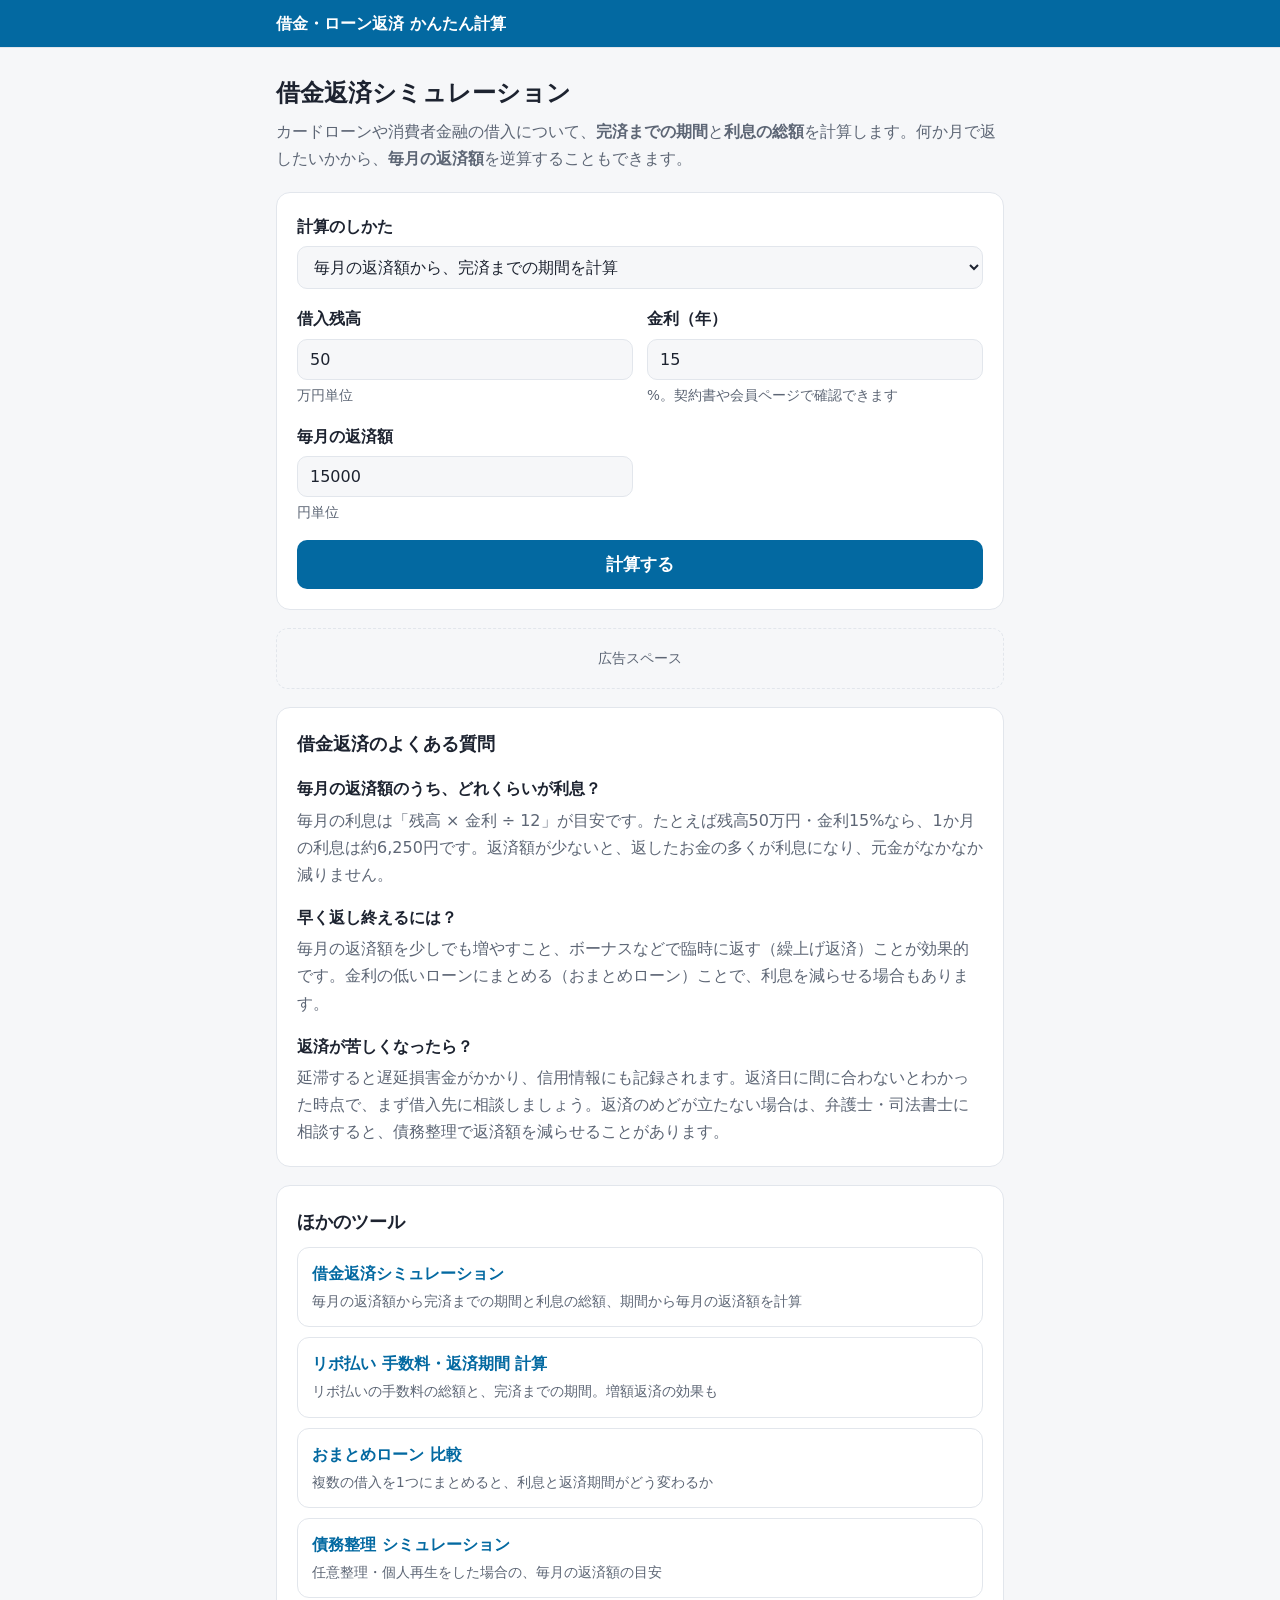
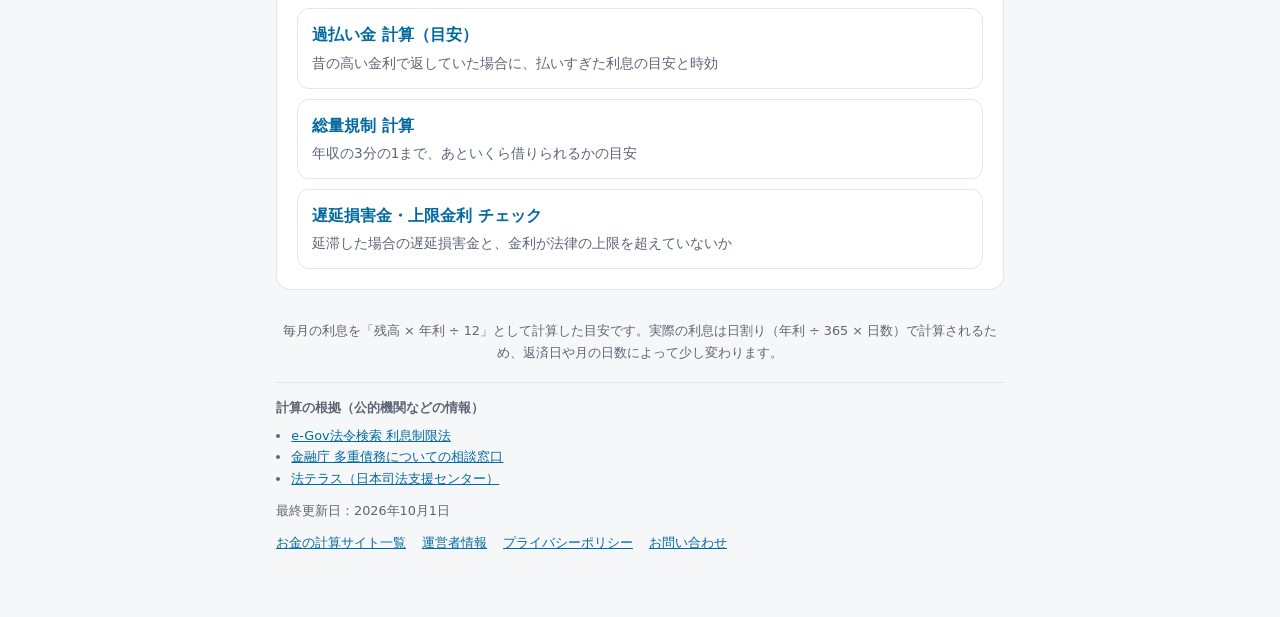
==== index.html @ 3d6d11a2 "運営者情報・プライバシーポリシー・お問い合わせ・サイト一覧へのリンク、計算の根拠、最終更新日、OGP、アイコンを追加 Co-Authored-By: Claude Opus 5.5 <noreply@" ====
<!doctype html>
<html lang="ja">
<head>
<meta charset="utf-8">
<meta name="viewport" content="width=device-width, initial-scale=1">
<title>借金返済シミュレーション｜カードローン・消費者金融の完済までの期間と利息の総額</title>
<meta name="description" content="借入残高・金利・毎月の返済額を入れるだけで、カードローンや消費者金融の借金を完済するまでの期間と、払う利息の総額を計算。何か月で返したいかから毎月の返済額も逆算でき、返済額を増やした場合の効果もわかる無料ツールです。">
<link rel="canonical" href="https://harryquad.github.io/shakkin/">
<!--sw-head-->
<meta property="og:type" content="website">
<meta property="og:site_name" content="借金・ローン返済 かんたん計算">
<meta property="og:title" content="借金返済シミュレーション｜カードローン・消費者金融の完済までの期間と利息の総額">
<meta property="og:description" content="借入残高・金利・毎月の返済額を入れるだけで、カードローンや消費者金融の借金を完済するまでの期間と、払う利息の総額を計算。何か月で返したいかから毎月の返済額も逆算でき、返済額を増やした場合の効果もわかる無料ツールです。">
<meta property="og:url" content="https://harryquad.github.io/shakkin/">
<meta property="og:locale" content="ja_JP">
<meta name="twitter:card" content="summary">
<link rel="icon" href="/favicon.ico" sizes="48x48">
<link rel="icon" href="/favicon.svg" type="image/svg+xml">
<!--/sw-head-->
<link rel="stylesheet" href="assets/style.css">
</head>
<body>
<header class="site-header"><div><a href="/shakkin/">借金・ローン返済 かんたん計算</a></div></header>
<div class="wrap">
  <h1>借金返済シミュレーション</h1>
  <p class="lead">カードローンや消費者金融の借入について、<strong>完済までの期間</strong>と<strong>利息の総額</strong>を計算します。何か月で返したいかから、<strong>毎月の返済額</strong>を逆算することもできます。</p>

  <div class="card">
    <div class="field"><label for="mode">計算のしかた</label>
      <select id="mode"><option value="monthly">毎月の返済額から、完済までの期間を計算</option><option value="months">返済する期間から、毎月の返済額を計算</option></select></div>
    <div class="row">
      <div class="field"><label for="bal">借入残高</label><input type="number" id="bal" min="0" value="50"><div class="hint">万円単位</div></div>
      <div class="field"><label for="rate">金利（年）</label><input type="number" id="rate" min="0" max="20" step="0.1" value="15"><div class="hint">%。契約書や会員ページで確認できます</div></div>
    </div>
    <div class="row">
      <div class="field" id="fMonthly"><label for="monthly">毎月の返済額</label><input type="number" id="monthly" min="0" value="15000"><div class="hint">円単位</div></div>
      <div class="field" id="fMonths" hidden><label for="months">返済する期間</label><input type="number" id="months" min="1" max="120" value="36"><div class="hint">か月</div></div>
    </div>
    <button id="calc">計算する</button>
  </div>

  <div class="card" id="result" hidden></div>

  <div class="ad">広告スペース</div>

  <div class="card faq">
    <h2>借金返済のよくある質問</h2>
    <h3>毎月の返済額のうち、どれくらいが利息？</h3>
    <p>毎月の利息は「残高 × 金利 ÷ 12」が目安です。たとえば残高50万円・金利15%なら、1か月の利息は約6,250円です。返済額が少ないと、返したお金の多くが利息になり、元金がなかなか減りません。</p>
    <h3>早く返し終えるには？</h3>
    <p>毎月の返済額を少しでも増やすこと、ボーナスなどで臨時に返す（繰上げ返済）ことが効果的です。金利の低いローンにまとめる（おまとめローン）ことで、利息を減らせる場合もあります。</p>
    <h3>返済が苦しくなったら？</h3>
    <p>延滞すると遅延損害金がかかり、信用情報にも記録されます。返済日に間に合わないとわかった時点で、まず借入先に相談しましょう。返済のめどが立たない場合は、弁護士・司法書士に相談すると、債務整理で返済額を減らせることがあります。</p>
  </div>

  <div class="card" id="related"></div>

  <footer>毎月の利息を「残高 × 年利 ÷ 12」として計算した目安です。実際の利息は日割り（年利 ÷ 365 × 日数）で計算されるため、返済日や月の日数によって少し変わります。</footer>
<!--sw-foot-->
<div style="font-size:.8rem;color:var(--muted);margin-top:18px;border-top:1px solid var(--line);padding-top:14px"><p style="margin:0 0 6px;font-weight:600">計算の根拠（公的機関などの情報）</p><ul style="margin:0 0 10px;padding-left:1.2em"><li><a href="https://laws.e-gov.go.jp/law/329AC0000000100" target="_blank" rel="noopener">e-Gov法令検索 利息制限法</a></li><li><a href="https://www.fsa.go.jp/soudan/" target="_blank" rel="noopener">金融庁 多重債務についての相談窓口</a></li><li><a href="https://www.houterasu.or.jp/" target="_blank" rel="noopener">法テラス（日本司法支援センター）</a></li></ul><p style="margin:0 0 10px">最終更新日：2026年10月1日</p><nav style="display:flex;flex-wrap:wrap;gap:6px 16px"><a href="/sites/">お金の計算サイト一覧</a><a href="/about/">運営者情報</a><a href="/privacy/">プライバシーポリシー</a><a href="/contact/">お問い合わせ</a></nav></div>
<!--/sw-foot-->
</div>

<script src="assets/site.js"></script>
<script>
const $ = id => document.getElementById(id);
$("mode").addEventListener("change", () => { const m = $("mode").value === "months"; $("fMonthly").hidden = m; $("fMonths").hidden = !m; });

function calc() {
  const out = $("result");
  out.hidden = false;
  const bal = num("bal") * MAN, rate = num("rate") / 100;
  if (!bal) { out.innerHTML = '<p class="err">借入残高を入力してください。</p>'; return; }
  let monthly;
  if ($("mode").value === "months") monthly = Math.ceil(payment(bal, rate, Math.max(1, Math.floor(num("months")))) / 100) * 100;
  else monthly = num("monthly");
  const p = payoff(bal, rate, monthly);
  if (p.months === Infinity) {
    out.innerHTML = `<p class="err">毎月の返済額（${yen(monthly)}）が、1か月の利息（約${yen(bal * rate / 12)}）以下のため、借金が減りません。返済額を増やす必要があります。</p>${HELP}`;
    return;
  }
  const plus = [5000, 10000].map(a => ({ a, p: payoff(bal, rate, monthly + a) }));
  out.innerHTML = `
    <div class="big">
      <div class="stat"><div class="k">完済までの期間</div><div class="v">${ym(p.months)}</div></div>
      <div class="stat warn"><div class="k">利息の総額</div><div class="v">${yen(p.interest)}</div></div>
      <div class="stat"><div class="k">毎月の返済額</div><div class="v">${yen(monthly)}</div></div>
    </div>
    <table class="info">
      <tr><td>借入残高</td><td class="num">${yen(bal)}</td></tr>
      <tr><td>返済の総額</td><td class="num">${yen(p.total)}</td></tr>
      <tr><td>1回目の返済のうち利息</td><td class="num">${yen(bal * rate / 12)}（元金 ${yen(monthly - bal * rate / 12)}）</td></tr>
    </table>
    <h2 style="margin-top:16px">毎月の返済額を増やすと</h2>
    <table class="info"><tr><th>毎月の返済額</th><th class="num">完済までの期間</th><th class="num">利息の総額</th><th class="num">減る利息</th></tr>
      <tr><td>${yen(monthly)}（今）</td><td class="num">${ym(p.months)}</td><td class="num">${yen(p.interest)}</td><td class="num">—</td></tr>
      ${plus.map(x => `<tr><td>${yen(monthly + x.a)}（+${yen(x.a)}）</td><td class="num">${ym(x.p.months)}</td><td class="num">${yen(x.p.interest)}</td><td class="num">${yen(p.interest - x.p.interest)}</td></tr>`).join("")}
    </table>
    ${rate > 0.1 ? '<p class="note">金利の低いローンに借り換える・まとめると、利息を減らせることがあります → <a href="/shakkin/omatome/">おまとめローン 比較</a></p>' : ""}
    ${HELP}`;
  out.scrollIntoView({ behavior: "smooth", block: "start" });
}
$("calc").addEventListener("click", calc);
</script>
</body>
</html>
---- assets/style.css ----
:root{
  --bg:#f6f7f9;--card:#fff;--text:#1d2330;--muted:#5d6675;--line:#e2e6ec;
  --accent:#0369a1;--accent-soft:#e6f3fb;--on-accent:#fff;--good:#16a34a;--good-soft:#dcfce7;
  --warn:#ea580c;--warn-soft:#ffedd5;--off:#9aa3b2;--err:#dc2626;
}
@media (prefers-color-scheme: dark){
  :root{
    --bg:#0f1218;--card:#181c24;--text:#e7eaf0;--muted:#9aa3b2;--line:#2a303c;
    --accent:#7dd3fc;--accent-soft:#13283a;--on-accent:#06202f;--good:#4ade80;--good-soft:#12301f;
    --warn:#fb923c;--warn-soft:#3a2413;--off:#5d6675;--err:#f87171;
  }
}
*{box-sizing:border-box}
body{margin:0;background:var(--bg);color:var(--text);font-family:system-ui,-apple-system,"Hiragino Sans","Yu Gothic UI",sans-serif;line-height:1.7}
a{color:var(--accent)}
.site-header{background:var(--accent);border-bottom:1px solid var(--line)}
.site-header div{max-width:760px;margin:0 auto;padding:10px 16px}
.site-header a{font-weight:700;text-decoration:none;color:var(--on-accent)}
.wrap{max-width:760px;margin:0 auto;padding:24px 16px 64px}
h1{font-size:1.5rem;margin:.2em 0 .3em;line-height:1.4}
h2{font-size:1.15rem;margin:0 0 10px}
.lead{color:var(--muted);margin:0 0 20px}
.card{background:var(--card);border:1px solid var(--line);border-radius:14px;padding:20px;margin-bottom:18px}
label{display:block;font-weight:600;margin-bottom:6px}
.field{margin-bottom:16px}
input[type=date],input[type=number],input[type=text],select,textarea{width:100%;padding:10px 12px;font-size:1rem;border:1px solid var(--line);border-radius:10px;background:var(--bg);color:var(--text);font-family:inherit}
.row{display:grid;grid-template-columns:1fr 1fr;gap:14px}
@media (max-width:520px){.row{grid-template-columns:1fr}}
.checks{display:flex;flex-wrap:wrap;gap:8px 18px}
.checks label{font-weight:400;display:flex;align-items:center;gap:6px;margin:0}
.hint{font-size:.85rem;color:var(--muted);margin-top:4px}
button{width:100%;padding:13px;font-size:1.05rem;font-weight:700;border:0;border-radius:10px;background:var(--accent);color:var(--on-accent);cursor:pointer;font-family:inherit}
button:hover{filter:brightness(1.08)}
button.sub{background:var(--accent-soft);color:var(--accent)}
.big{display:grid;grid-template-columns:repeat(3,1fr);gap:10px;margin-bottom:14px}
@media (max-width:520px){.big{grid-template-columns:1fr}}
.stat{border-radius:12px;padding:14px;background:var(--bg)}
.stat .k{font-size:.8rem;color:var(--muted)}
.stat .v{font-size:1.25rem;font-weight:700}
.stat.warn .v{color:var(--warn)} .stat.good .v{color:var(--good)}
.err{color:var(--err);font-weight:600}
table.info{width:100%;border-collapse:collapse;font-size:.95rem}
table.info td,table.info th{padding:8px 4px;border-bottom:1px solid var(--line);vertical-align:top;text-align:left}
table.info th{color:var(--muted);font-weight:500;font-size:.85rem}
table.info td:first-child{color:var(--muted)}
table.info td.num,table.info th.num{text-align:right;font-variant-numeric:tabular-nums}
.note{font-size:.85rem;color:var(--muted);background:var(--bg);border-radius:10px;padding:10px 12px;margin-top:12px}
.ad{border:1px dashed var(--line);border-radius:12px;padding:18px;text-align:center;color:var(--muted);font-size:.85rem;margin-bottom:18px}
.faq h3{font-size:1rem;margin:16px 0 4px}
.faq p{margin:0;color:var(--muted)}
.tools{list-style:none;margin:0;padding:0;display:grid;gap:10px}
.tools a{display:block;padding:12px 14px;border:1px solid var(--line);border-radius:12px;text-decoration:none;color:var(--text);background:var(--card)}
.tools a:hover{border-color:var(--accent)}
.tools b{display:block;color:var(--accent)}
.tools span{font-size:.85rem;color:var(--muted)}
footer{font-size:.8rem;color:var(--muted);text-align:center;margin-top:30px}
.verdict{font-size:1.2rem;font-weight:700;margin:0 0 10px}
.verdict.ok{color:var(--good)} .verdict.ng{color:var(--warn)}
.q{padding:12px 0;border-bottom:1px solid var(--line)}
.q .t{font-weight:600;margin-bottom:6px}
.it{display:grid;grid-template-columns:1.3fr 1fr 1fr 1fr 36px;gap:8px;align-items:end;padding:8px 0;border-bottom:1px solid var(--line)}
.it label{font-size:.78rem;font-weight:500;color:var(--muted);margin-bottom:2px}
.it input,.it select{padding:8px}
.it .rm{width:auto;padding:6px 10px;font-size:.8rem;font-weight:500;background:var(--bg);color:var(--muted);border:1px solid var(--line)}
@media (max-width:560px){.it{grid-template-columns:1fr 1fr}.it .nm{grid-column:1/3}}
.btns{display:grid;grid-template-columns:1fr 1fr;gap:10px;margin-top:12px}
tr.best td{background:var(--good-soft);font-weight:700}
.chart svg{width:100%;height:auto;display:block}
.chart .axis{stroke:var(--line)}.chart .lbl{fill:var(--muted);font-size:11px}
.chart .a1{fill:var(--accent);opacity:.35}.chart .a2{fill:var(--good);opacity:.55}
.legend{display:flex;gap:16px;font-size:.8rem;color:var(--muted);margin-top:6px;flex-wrap:wrap}
.legend span::before{content:"";display:inline-block;width:12px;height:12px;border-radius:3px;margin-right:5px;vertical-align:-1px}
.legend .l1::before{background:var(--accent);opacity:.35}.legend .l2::before{background:var(--good);opacity:.55}
.help{border:1px solid var(--line);border-left:4px solid var(--accent);border-radius:10px;padding:12px 14px;margin-top:14px;font-size:.92rem}
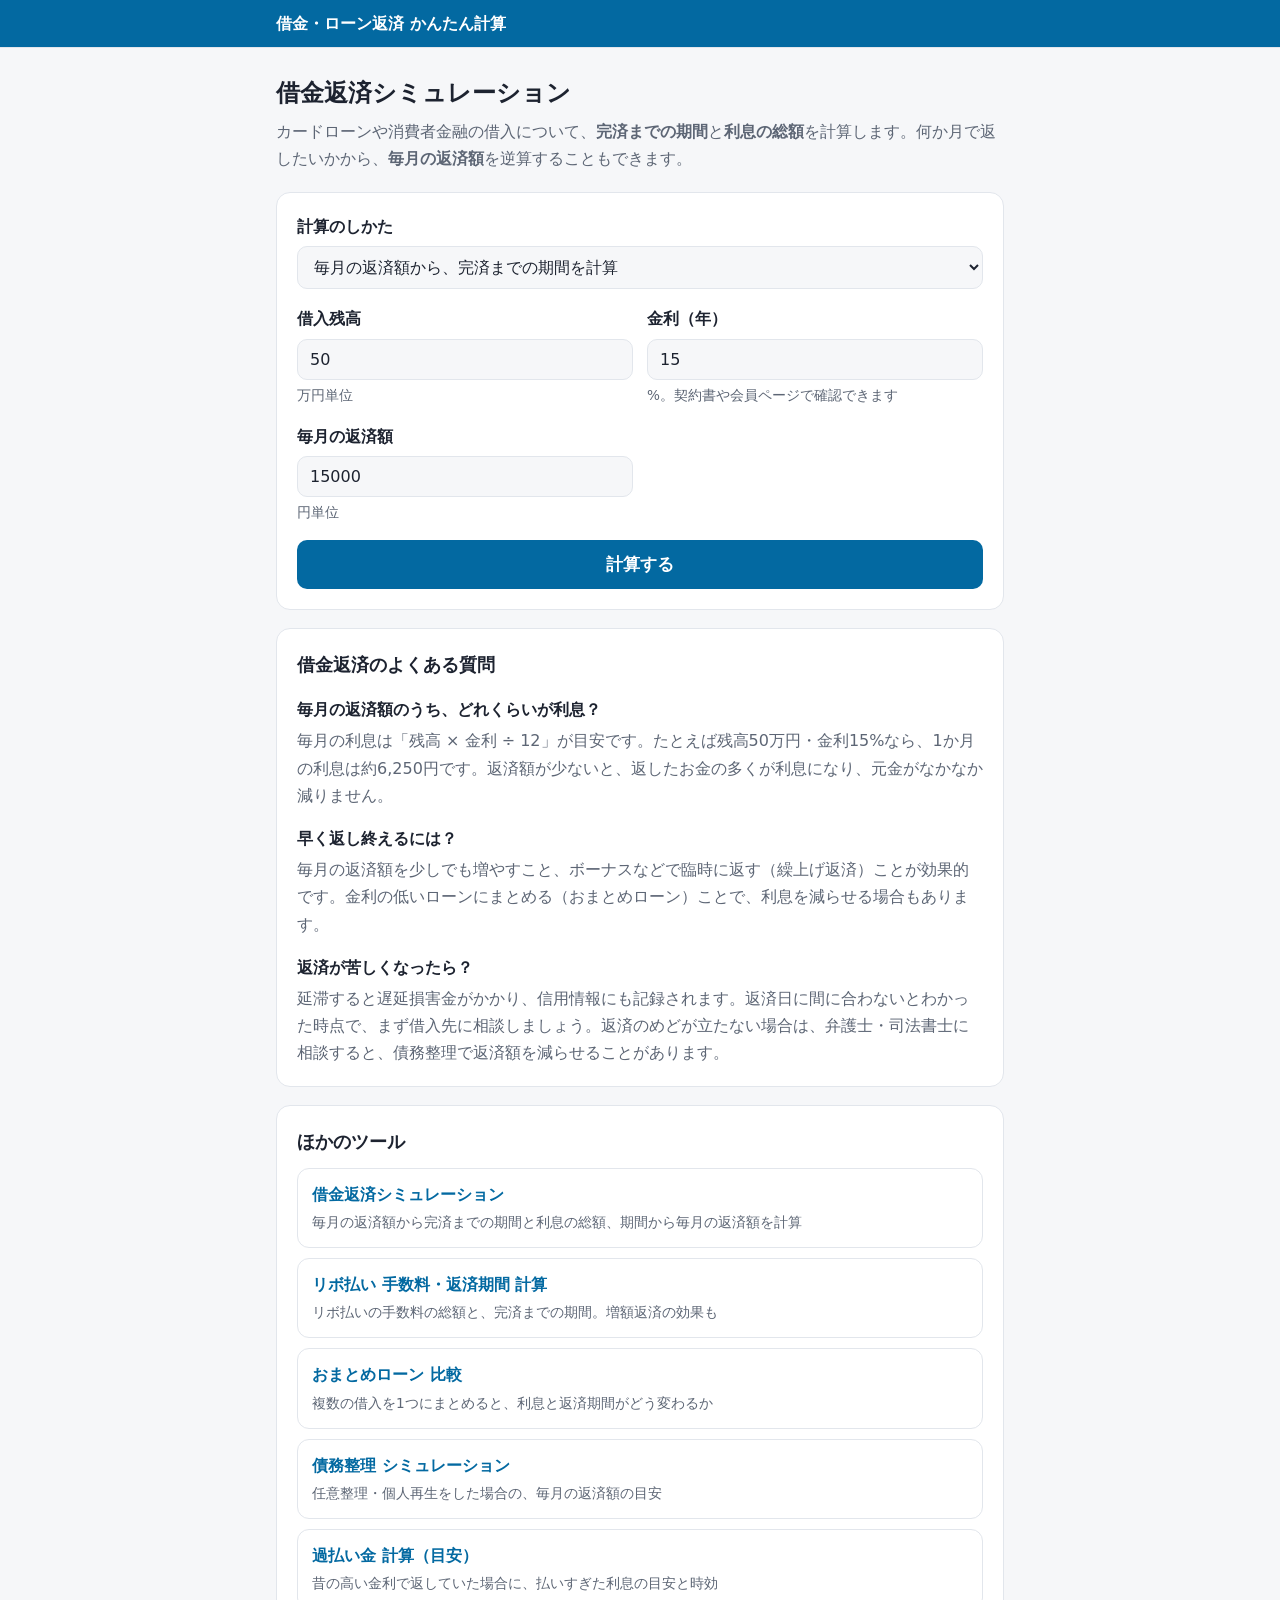
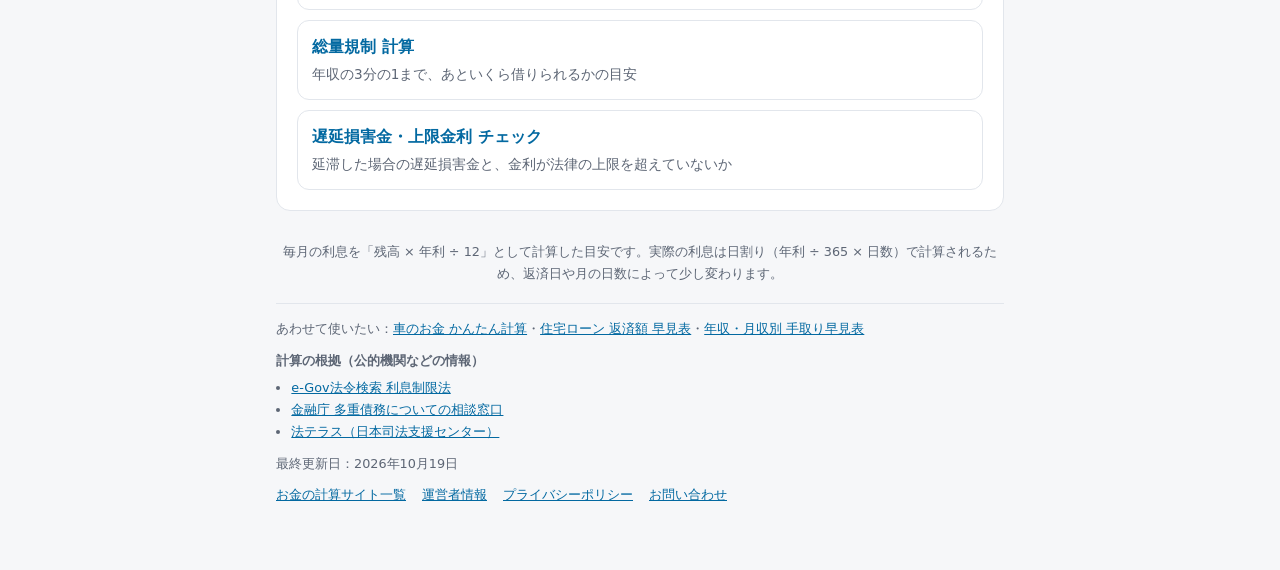
==== commit b2299998: "空の広告枠を非表示にし、関連サイトへのリンクを追加 Co-Authored-By: Claude Opus 5.5 <noreply@anthropic.com>" ====
--- a/index.html
+++ b/index.html
@@ -57,7 +57,7 @@
 
   <footer>毎月の利息を「残高 × 年利 ÷ 12」として計算した目安です。実際の利息は日割り（年利 ÷ 365 × 日数）で計算されるため、返済日や月の日数によって少し変わります。</footer>
 <!--sw-foot-->
-<div style="font-size:.8rem;color:var(--muted);margin-top:18px;border-top:1px solid var(--line);padding-top:14px"><p style="margin:0 0 6px;font-weight:600">計算の根拠（公的機関などの情報）</p><ul style="margin:0 0 10px;padding-left:1.2em"><li><a href="https://laws.e-gov.go.jp/law/329AC0000000100" target="_blank" rel="noopener">e-Gov法令検索 利息制限法</a></li><li><a href="https://www.fsa.go.jp/soudan/" target="_blank" rel="noopener">金融庁 多重債務についての相談窓口</a></li><li><a href="https://www.houterasu.or.jp/" target="_blank" rel="noopener">法テラス（日本司法支援センター）</a></li></ul><p style="margin:0 0 10px">最終更新日：2026年10月1日</p><nav style="display:flex;flex-wrap:wrap;gap:6px 16px"><a href="/sites/">お金の計算サイト一覧</a><a href="/about/">運営者情報</a><a href="/privacy/">プライバシーポリシー</a><a href="/contact/">お問い合わせ</a></nav></div>
+<div style="font-size:.8rem;color:var(--muted);margin-top:18px;border-top:1px solid var(--line);padding-top:14px"><p style="margin:0 0 10px">あわせて使いたい：<a href="/kuruma/">車のお金 かんたん計算</a>・<a href="/hensai/">住宅ローン 返済額 早見表</a>・<a href="/nenshu/">年収・月収別 手取り早見表</a></p><p style="margin:0 0 6px;font-weight:600">計算の根拠（公的機関などの情報）</p><ul style="margin:0 0 10px;padding-left:1.2em"><li><a href="https://laws.e-gov.go.jp/law/329AC0000000100" target="_blank" rel="noopener">e-Gov法令検索 利息制限法</a></li><li><a href="https://www.fsa.go.jp/soudan/" target="_blank" rel="noopener">金融庁 多重債務についての相談窓口</a></li><li><a href="https://www.houterasu.or.jp/" target="_blank" rel="noopener">法テラス（日本司法支援センター）</a></li></ul><p style="margin:0 0 10px">最終更新日：2026年10月19日</p><nav style="display:flex;flex-wrap:wrap;gap:6px 16px"><a href="/sites/">お金の計算サイト一覧</a><a href="/about/">運営者情報</a><a href="/privacy/">プライバシーポリシー</a><a href="/contact/">お問い合わせ</a></nav></div>
 <!--/sw-foot-->
 </div>
 
--- a/assets/style.css
+++ b/assets/style.css
@@ -45,7 +45,8 @@
 table.info td:first-child{color:var(--muted)}
 table.info td.num,table.info th.num{text-align:right;font-variant-numeric:tabular-nums}
 .note{font-size:.85rem;color:var(--muted);background:var(--bg);border-radius:10px;padding:10px 12px;margin-top:12px}
-.ad{border:1px dashed var(--line);border-radius:12px;padding:18px;text-align:center;color:var(--muted);font-size:.85rem;margin-bottom:18px}
+.ad{display:none}
+.ad.on{display:block;border:1px solid var(--line);border-radius:12px;padding:14px;margin-bottom:18px;background:var(--card)}
 .faq h3{font-size:1rem;margin:16px 0 4px}
 .faq p{margin:0;color:var(--muted)}
 .tools{list-style:none;margin:0;padding:0;display:grid;gap:10px}
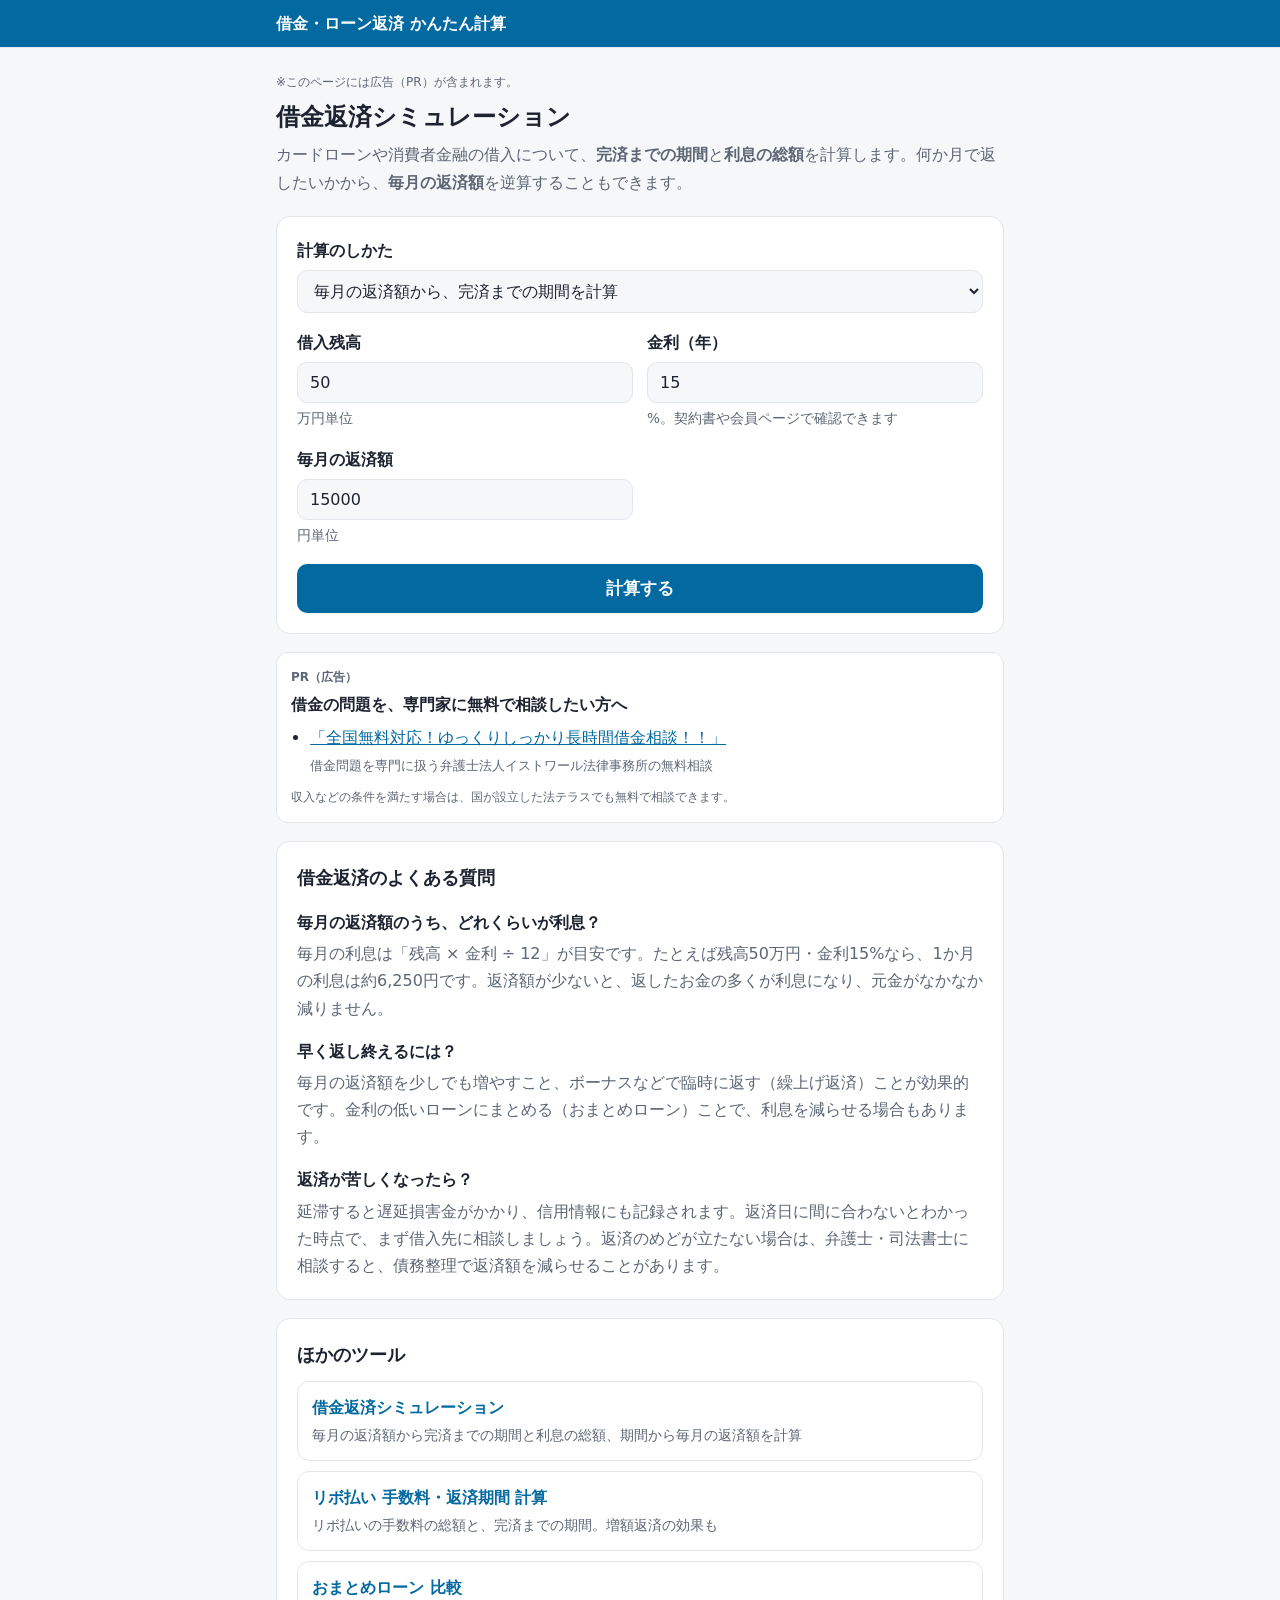
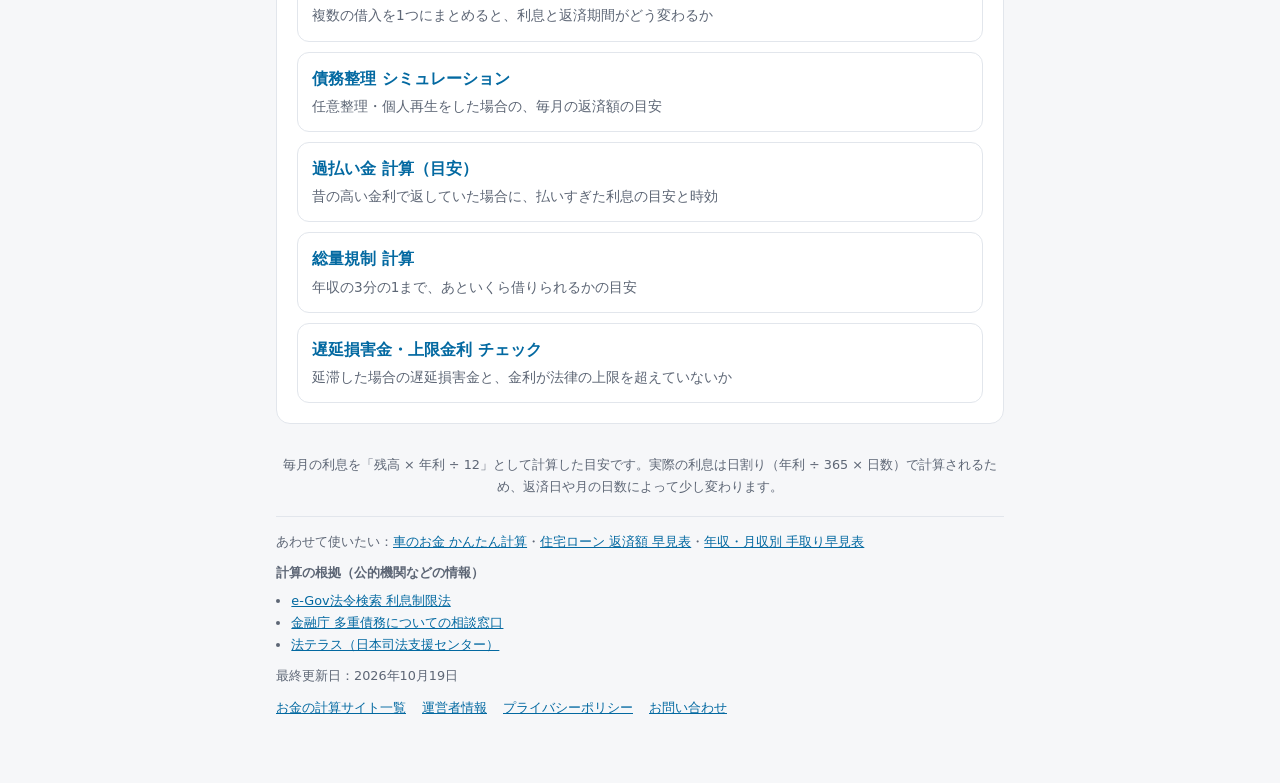
==== commit 67743e79: "提携済みの広告（PR表示つき）を掲載 Co-Authored-By: Claude Opus 5.5 <noreply@anthropic.com>" ====
--- a/index.html
+++ b/index.html
@@ -5,13 +5,13 @@
 <meta name="viewport" content="width=device-width, initial-scale=1">
 <title>借金返済シミュレーション｜カードローン・消費者金融の完済までの期間と利息の総額</title>
 <meta name="description" content="借入残高・金利・毎月の返済額を入れるだけで、カードローンや消費者金融の借金を完済するまでの期間と、払う利息の総額を計算。何か月で返したいかから毎月の返済額も逆算でき、返済額を増やした場合の効果もわかる無料ツールです。">
-<link rel="canonical" href="https://harryquad.github.io/shakkin/">
+<link rel="canonical" href="https://okanenokeisan.com/shakkin/">
 <!--sw-head-->
 <meta property="og:type" content="website">
 <meta property="og:site_name" content="借金・ローン返済 かんたん計算">
 <meta property="og:title" content="借金返済シミュレーション｜カードローン・消費者金融の完済までの期間と利息の総額">
 <meta property="og:description" content="借入残高・金利・毎月の返済額を入れるだけで、カードローンや消費者金融の借金を完済するまでの期間と、払う利息の総額を計算。何か月で返したいかから毎月の返済額も逆算でき、返済額を増やした場合の効果もわかる無料ツールです。">
-<meta property="og:url" content="https://harryquad.github.io/shakkin/">
+<meta property="og:url" content="https://okanenokeisan.com/shakkin/">
 <meta property="og:locale" content="ja_JP">
 <meta name="twitter:card" content="summary">
 <link rel="icon" href="/favicon.ico" sizes="48x48">
@@ -22,6 +22,7 @@
 <body>
 <header class="site-header"><div><a href="/shakkin/">借金・ローン返済 かんたん計算</a></div></header>
 <div class="wrap">
+<!--sw-pr--><p class="pr-note" style="font-size:.75rem;color:var(--muted);margin:0 0 8px">※このページには広告（PR）が含まれます。</p><!--/sw-pr-->
   <h1>借金返済シミュレーション</h1>
   <p class="lead">カードローンや消費者金融の借入について、<strong>完済までの期間</strong>と<strong>利息の総額</strong>を計算します。何か月で返したいかから、<strong>毎月の返済額</strong>を逆算することもできます。</p>
 
@@ -41,7 +42,7 @@
 
   <div class="card" id="result" hidden></div>
 
-  <div class="ad">広告スペース</div>
+  <!--sw-ad--><div class="ad on"><p style="margin:0 0 4px;font-size:.75rem;color:var(--muted);font-weight:700">PR（広告）</p><p style="margin:0 0 6px;font-weight:700">借金の問題を、専門家に無料で相談したい方へ</p><ul style="margin:0;padding-left:1.2em"><li style="margin:4px 0"><a href="https://px.a8.net/svt/ejp?a8mat=4BEK9C+E7FDF6+4FR4+626XU" rel="nofollow sponsored">「全国無料対応！ゆっくりしっかり長時間借金相談！！」</a><img border="0" width="1" height="1" src="https://www13.a8.net/0.gif?a8mat=4BEK9C+E7FDF6+4FR4+626XU" alt=""><br><small style="color:var(--muted)">借金問題を専門に扱う弁護士法人イストワール法律事務所の無料相談</small></li></ul><p style="margin:8px 0 0;font-size:.78rem;color:var(--muted)">収入などの条件を満たす場合は、国が設立した法テラスでも無料で相談できます。</p></div><!--/sw-ad-->
 
   <div class="card faq">
     <h2>借金返済のよくある質問</h2>
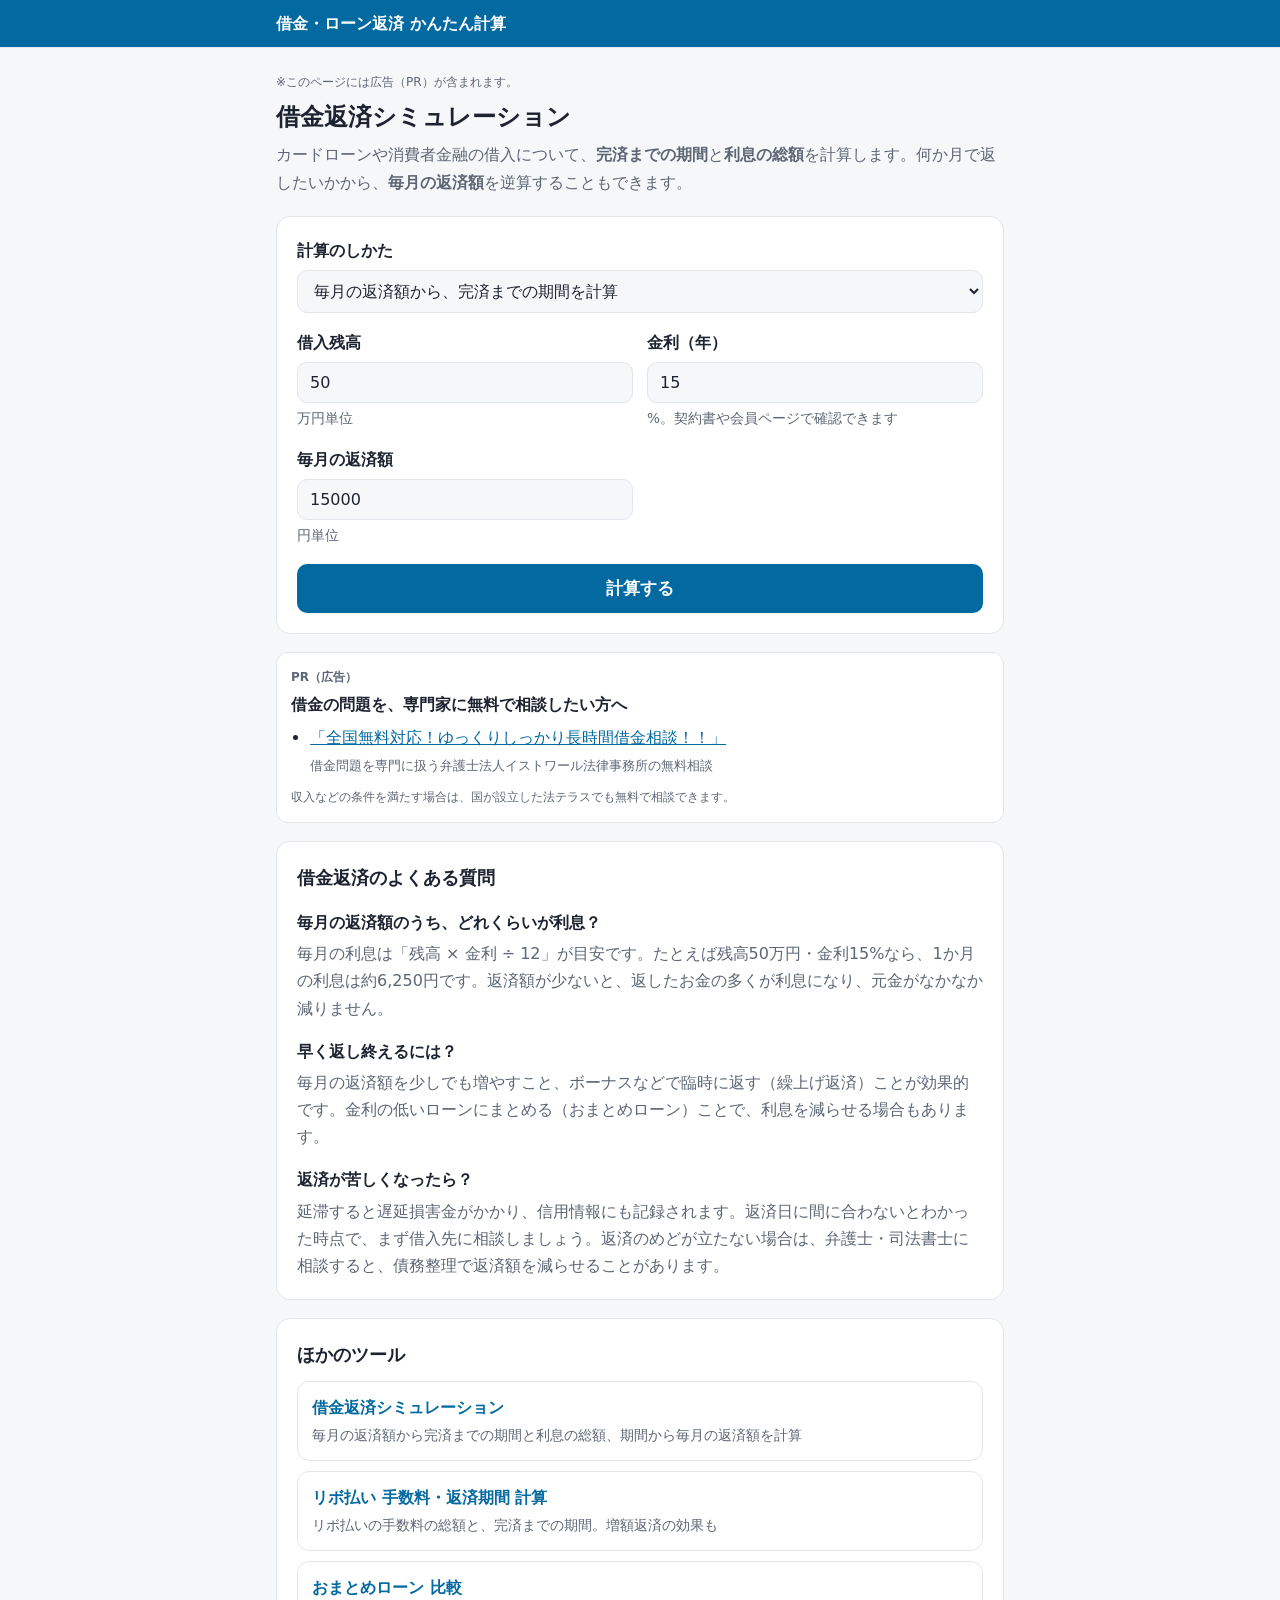
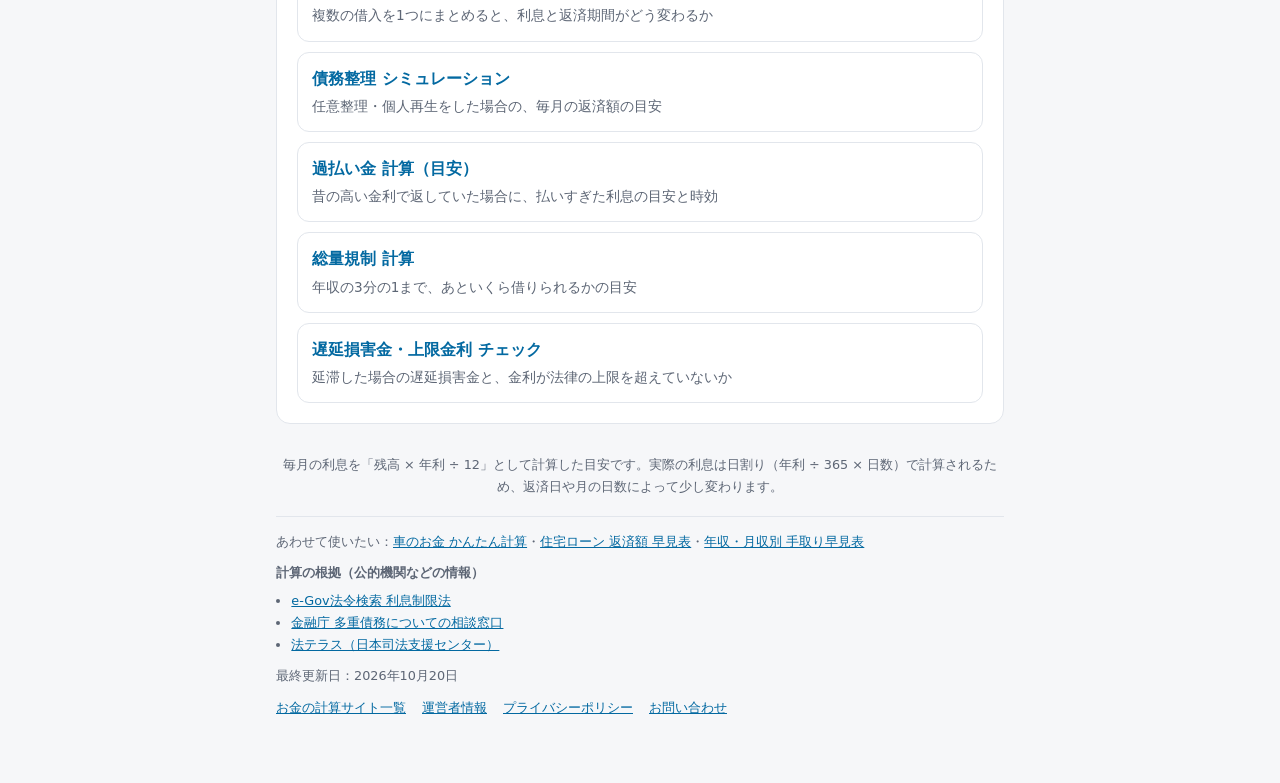
==== commit 9aed5839: "Googleアナリティクス（GA4）を導入し、プライバシーポリシーを更新 Co-Authored-By: Claude Opus 5.5 <noreply@anthropic.com>" ====
--- a/index.html
+++ b/index.html
@@ -16,6 +16,8 @@
 <meta name="twitter:card" content="summary">
 <link rel="icon" href="/favicon.ico" sizes="48x48">
 <link rel="icon" href="/favicon.svg" type="image/svg+xml">
+<script async src="https://www.googletagmanager.com/gtag/js?id=G-CTGWFB173X"></script>
+<script>window.dataLayer=window.dataLayer||[];function gtag(){dataLayer.push(arguments);}gtag('js',new Date());gtag('config','G-CTGWFB173X');</script>
 <!--/sw-head-->
 <link rel="stylesheet" href="assets/style.css">
 </head>
@@ -42,7 +44,7 @@
 
   <div class="card" id="result" hidden></div>
 
-  <!--sw-ad--><div class="ad on"><p style="margin:0 0 4px;font-size:.75rem;color:var(--muted);font-weight:700">PR（広告）</p><p style="margin:0 0 6px;font-weight:700">借金の問題を、専門家に無料で相談したい方へ</p><ul style="margin:0;padding-left:1.2em"><li style="margin:4px 0"><a href="https://px.a8.net/svt/ejp?a8mat=4BEK9C+E7FDF6+4FR4+626XU" rel="nofollow sponsored">「全国無料対応！ゆっくりしっかり長時間借金相談！！」</a><img border="0" width="1" height="1" src="https://www13.a8.net/0.gif?a8mat=4BEK9C+E7FDF6+4FR4+626XU" alt=""><br><small style="color:var(--muted)">借金問題を専門に扱う弁護士法人イストワール法律事務所の無料相談</small></li></ul><p style="margin:8px 0 0;font-size:.78rem;color:var(--muted)">収入などの条件を満たす場合は、国が設立した法テラスでも無料で相談できます。</p></div><!--/sw-ad-->
+  <!--sw-ad--><div class="ad on"><p style="margin:0 0 4px;font-size:.75rem;color:var(--muted);font-weight:700">PR（広告）</p><p style="margin:0 0 6px;font-weight:700">借金の問題を、専門家に無料で相談したい方へ</p><ul style="margin:0;padding-left:1.2em"><li style="margin:4px 0"><a href="https://px.a8.net/svt/ejp?a8mat=4BEK9C+E7FDF6+4FR4+626XU&id1=shakkin&id2=top" rel="nofollow sponsored">「全国無料対応！ゆっくりしっかり長時間借金相談！！」</a><img border="0" width="1" height="1" src="https://www13.a8.net/0.gif?a8mat=4BEK9C+E7FDF6+4FR4+626XU" alt=""><br><small style="color:var(--muted)">借金問題を専門に扱う弁護士法人イストワール法律事務所の無料相談</small></li></ul><p style="margin:8px 0 0;font-size:.78rem;color:var(--muted)">収入などの条件を満たす場合は、国が設立した法テラスでも無料で相談できます。</p></div><!--/sw-ad-->
 
   <div class="card faq">
     <h2>借金返済のよくある質問</h2>
@@ -58,7 +60,7 @@
 
   <footer>毎月の利息を「残高 × 年利 ÷ 12」として計算した目安です。実際の利息は日割り（年利 ÷ 365 × 日数）で計算されるため、返済日や月の日数によって少し変わります。</footer>
 <!--sw-foot-->
-<div style="font-size:.8rem;color:var(--muted);margin-top:18px;border-top:1px solid var(--line);padding-top:14px"><p style="margin:0 0 10px">あわせて使いたい：<a href="/kuruma/">車のお金 かんたん計算</a>・<a href="/hensai/">住宅ローン 返済額 早見表</a>・<a href="/nenshu/">年収・月収別 手取り早見表</a></p><p style="margin:0 0 6px;font-weight:600">計算の根拠（公的機関などの情報）</p><ul style="margin:0 0 10px;padding-left:1.2em"><li><a href="https://laws.e-gov.go.jp/law/329AC0000000100" target="_blank" rel="noopener">e-Gov法令検索 利息制限法</a></li><li><a href="https://www.fsa.go.jp/soudan/" target="_blank" rel="noopener">金融庁 多重債務についての相談窓口</a></li><li><a href="https://www.houterasu.or.jp/" target="_blank" rel="noopener">法テラス（日本司法支援センター）</a></li></ul><p style="margin:0 0 10px">最終更新日：2026年10月19日</p><nav style="display:flex;flex-wrap:wrap;gap:6px 16px"><a href="/sites/">お金の計算サイト一覧</a><a href="/about/">運営者情報</a><a href="/privacy/">プライバシーポリシー</a><a href="/contact/">お問い合わせ</a></nav></div>
+<div style="font-size:.8rem;color:var(--muted);margin-top:18px;border-top:1px solid var(--line);padding-top:14px"><p style="margin:0 0 10px">あわせて使いたい：<a href="/kuruma/">車のお金 かんたん計算</a>・<a href="/hensai/">住宅ローン 返済額 早見表</a>・<a href="/nenshu/">年収・月収別 手取り早見表</a></p><p style="margin:0 0 6px;font-weight:600">計算の根拠（公的機関などの情報）</p><ul style="margin:0 0 10px;padding-left:1.2em"><li><a href="https://laws.e-gov.go.jp/law/329AC0000000100" target="_blank" rel="noopener">e-Gov法令検索 利息制限法</a></li><li><a href="https://www.fsa.go.jp/soudan/" target="_blank" rel="noopener">金融庁 多重債務についての相談窓口</a></li><li><a href="https://www.houterasu.or.jp/" target="_blank" rel="noopener">法テラス（日本司法支援センター）</a></li></ul><p style="margin:0 0 10px">最終更新日：2026年10月20日</p><nav style="display:flex;flex-wrap:wrap;gap:6px 16px"><a href="/sites/">お金の計算サイト一覧</a><a href="/about/">運営者情報</a><a href="/privacy/">プライバシーポリシー</a><a href="/contact/">お問い合わせ</a></nav></div>
 <!--/sw-foot-->
 </div>
 
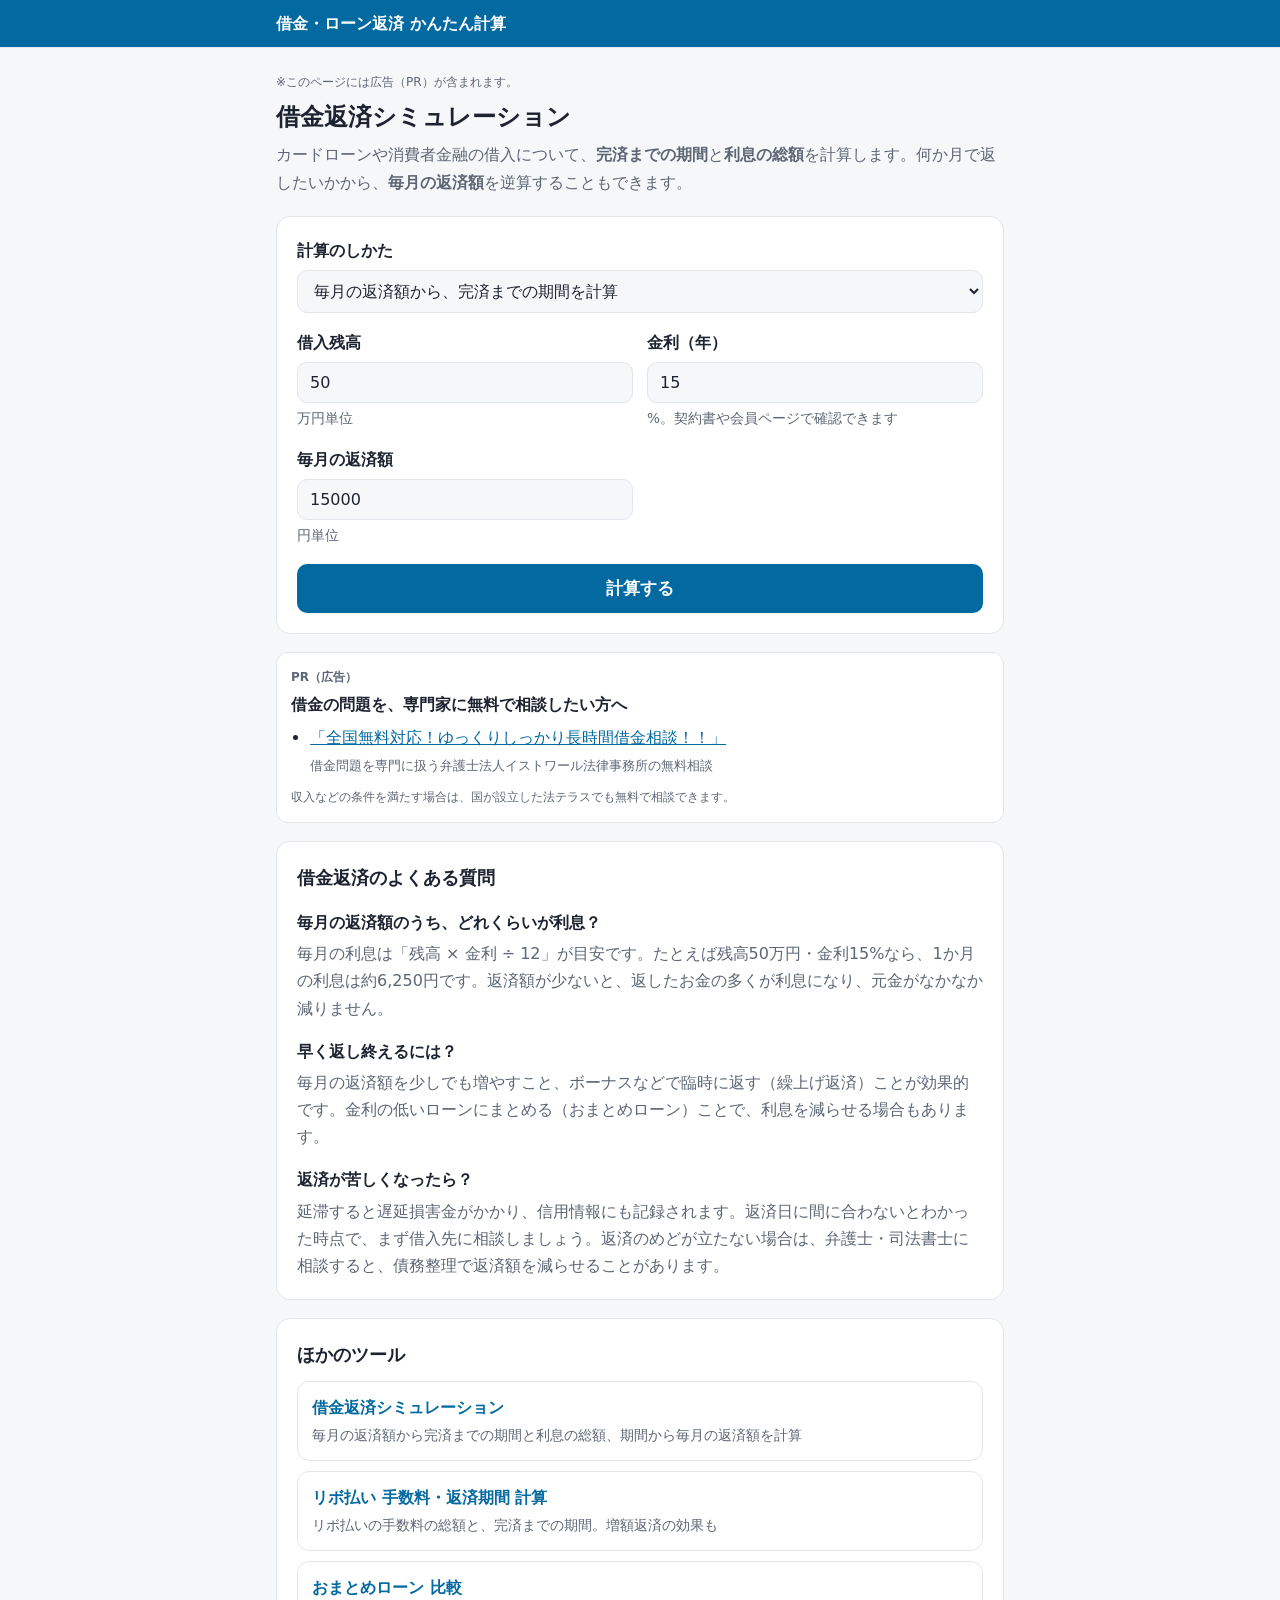
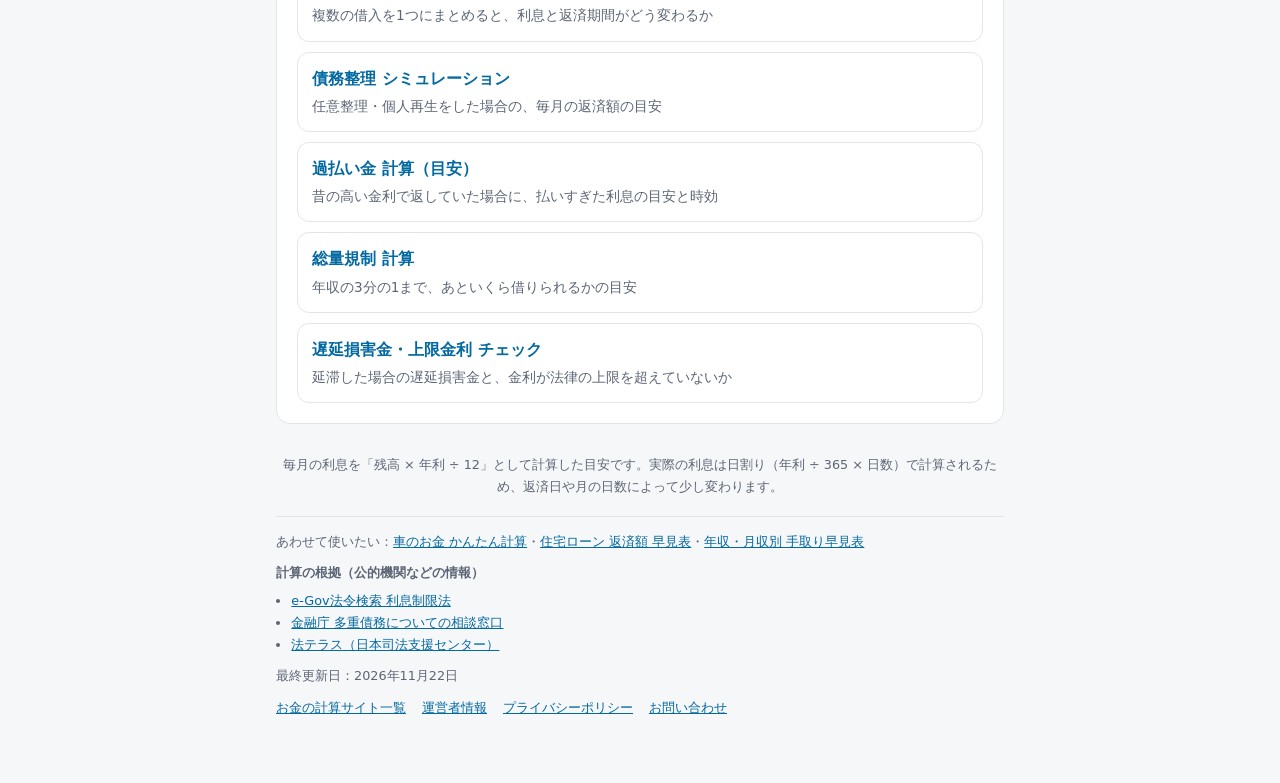
==== commit f06d664e: "最終更新日を反映 Co-Authored-By: Claude Opus 5.5 <noreply@anthropic.com>" ====
--- a/index.html
+++ b/index.html
@@ -17,7 +17,7 @@
 <link rel="icon" href="/favicon.ico" sizes="48x48">
 <link rel="icon" href="/favicon.svg" type="image/svg+xml">
 <script async src="https://www.googletagmanager.com/gtag/js?id=G-CTGWFB173X"></script>
-<script>window.dataLayer=window.dataLayer||[];function gtag(){dataLayer.push(arguments);}gtag('js',new Date());gtag('config','G-CTGWFB173X');</script>
+<script>window.dataLayer=window.dataLayer||[];function gtag(){dataLayer.push(arguments);}gtag('js',new Date());gtag('config','G-CTGWFB173X');document.addEventListener('click',function(e){var b=e.target.closest&&e.target.closest('button#calc,button#judge,button#make');if(b)gtag('event','tool_use',{tool_path:location.pathname,button_id:b.id});},true);</script>
 <!--/sw-head-->
 <link rel="stylesheet" href="assets/style.css">
 </head>
@@ -60,7 +60,7 @@
 
   <footer>毎月の利息を「残高 × 年利 ÷ 12」として計算した目安です。実際の利息は日割り（年利 ÷ 365 × 日数）で計算されるため、返済日や月の日数によって少し変わります。</footer>
 <!--sw-foot-->
-<div style="font-size:.8rem;color:var(--muted);margin-top:18px;border-top:1px solid var(--line);padding-top:14px"><p style="margin:0 0 10px">あわせて使いたい：<a href="/kuruma/">車のお金 かんたん計算</a>・<a href="/hensai/">住宅ローン 返済額 早見表</a>・<a href="/nenshu/">年収・月収別 手取り早見表</a></p><p style="margin:0 0 6px;font-weight:600">計算の根拠（公的機関などの情報）</p><ul style="margin:0 0 10px;padding-left:1.2em"><li><a href="https://laws.e-gov.go.jp/law/329AC0000000100" target="_blank" rel="noopener">e-Gov法令検索 利息制限法</a></li><li><a href="https://www.fsa.go.jp/soudan/" target="_blank" rel="noopener">金融庁 多重債務についての相談窓口</a></li><li><a href="https://www.houterasu.or.jp/" target="_blank" rel="noopener">法テラス（日本司法支援センター）</a></li></ul><p style="margin:0 0 10px">最終更新日：2026年10月20日</p><nav style="display:flex;flex-wrap:wrap;gap:6px 16px"><a href="/sites/">お金の計算サイト一覧</a><a href="/about/">運営者情報</a><a href="/privacy/">プライバシーポリシー</a><a href="/contact/">お問い合わせ</a></nav></div>
+<div style="font-size:.8rem;color:var(--muted);margin-top:18px;border-top:1px solid var(--line);padding-top:14px"><p style="margin:0 0 10px">あわせて使いたい：<a href="/kuruma/">車のお金 かんたん計算</a>・<a href="/hensai/">住宅ローン 返済額 早見表</a>・<a href="/nenshu/">年収・月収別 手取り早見表</a></p><p style="margin:0 0 6px;font-weight:600">計算の根拠（公的機関などの情報）</p><ul style="margin:0 0 10px;padding-left:1.2em"><li><a href="https://laws.e-gov.go.jp/law/329AC0000000100" target="_blank" rel="noopener">e-Gov法令検索 利息制限法</a></li><li><a href="https://www.fsa.go.jp/soudan/" target="_blank" rel="noopener">金融庁 多重債務についての相談窓口</a></li><li><a href="https://www.houterasu.or.jp/" target="_blank" rel="noopener">法テラス（日本司法支援センター）</a></li></ul><p style="margin:0 0 10px">最終更新日：2026年11月22日</p><nav style="display:flex;flex-wrap:wrap;gap:6px 16px"><a href="/sites/">お金の計算サイト一覧</a><a href="/about/">運営者情報</a><a href="/privacy/">プライバシーポリシー</a><a href="/contact/">お問い合わせ</a></nav></div>
 <!--/sw-foot-->
 </div>
 
